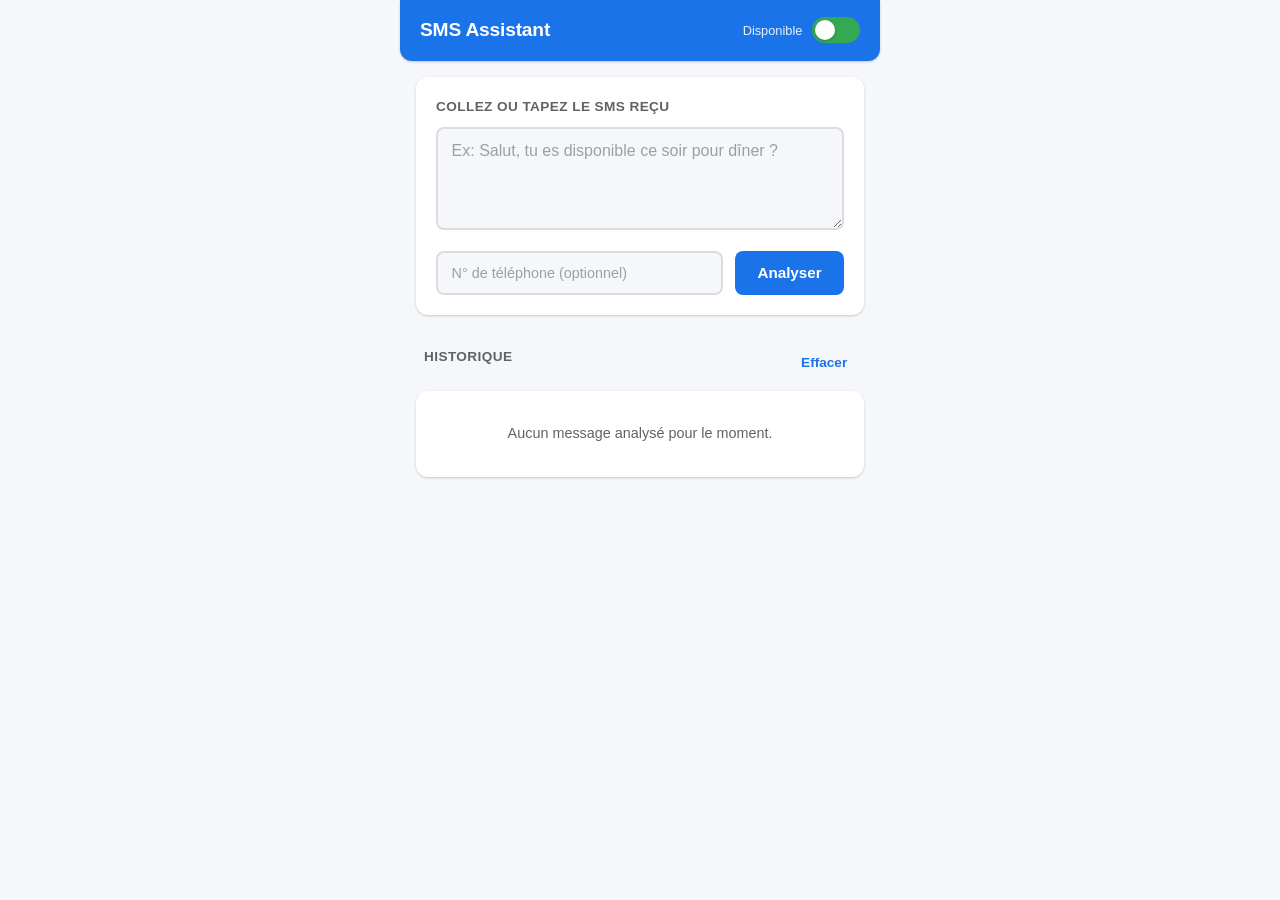
==== sms-reader/index.html @ bcad88ac "Ajoute l'application SMS Assistant (webapp PWA) Application mobile-first installable sur Samsung qui" ====
<!DOCTYPE html>
<html lang="fr">
<head>
    <meta charset="UTF-8">
    <meta name="viewport" content="width=device-width, initial-scale=1.0, user-scalable=no">
    <meta name="description" content="Assistant SMS intelligent - Lisez vos messages et obtenez des suggestions de réponses automatiques">
    <meta name="theme-color" content="#1a73e8">
    <meta name="apple-mobile-web-app-capable" content="yes">
    <meta name="apple-mobile-web-app-status-bar-style" content="black-translucent">
    <meta name="mobile-web-app-capable" content="yes">
    <title>SMS Assistant</title>
    <link rel="manifest" href="manifest.json">
    <link rel="icon" type="image/svg+xml" href="data:image/svg+xml,<svg xmlns='http://www.w3.org/2000/svg' viewBox='0 0 100 100'><text y='.9em' font-size='90'>💬</text></svg>">
    <link rel="stylesheet" href="style.css">
</head>
<body>
    <div id="app">
        <!-- Header -->
        <header class="app-header">
            <div class="header-left">
                <h1>SMS Assistant</h1>
            </div>
            <div class="header-right">
                <div class="status-toggle" id="statusToggle">
                    <span class="status-label" id="statusLabel">Disponible</span>
                    <button class="toggle-btn" id="toggleBtn" aria-label="Basculer le mode occupé">
                        <span class="toggle-knob"></span>
                    </button>
                </div>
            </div>
        </header>

        <!-- Zone de saisie du message -->
        <section class="input-section">
            <div class="input-card">
                <label for="smsInput" class="input-label">Collez ou tapez le SMS reçu</label>
                <textarea
                    id="smsInput"
                    class="sms-textarea"
                    placeholder="Ex: Salut, tu es disponible ce soir pour dîner ?"
                    rows="4"
                ></textarea>
                <div class="input-actions">
                    <input type="tel" id="phoneNumber" class="phone-input" placeholder="N° de téléphone (optionnel)">
                    <button class="btn btn-primary" id="analyzeBtn">Analyser</button>
                </div>
            </div>
        </section>

        <!-- Suggestions de réponses -->
        <section class="suggestions-section" id="suggestionsSection" style="display: none;">
            <h2 class="section-title">Suggestions de réponses</h2>
            <div class="suggestions-list" id="suggestionsList"></div>
        </section>

        <!-- Historique -->
        <section class="history-section">
            <div class="history-header">
                <h2 class="section-title">Historique</h2>
                <button class="btn btn-text" id="clearHistoryBtn">Effacer</button>
            </div>
            <div class="history-list" id="historyList">
                <p class="empty-state">Aucun message analysé pour le moment.</p>
            </div>
        </section>
    </div>

    <!-- Modal de confirmation d'envoi -->
    <div class="modal-overlay" id="modalOverlay" style="display: none;">
        <div class="modal">
            <h3 class="modal-title">Envoyer la réponse ?</h3>
            <p class="modal-message" id="modalMessage"></p>
            <div class="modal-actions">
                <button class="btn btn-secondary" id="modalCancel">Annuler</button>
                <button class="btn btn-primary" id="modalCopy">Copier</button>
                <a class="btn btn-success" id="modalSend" href="#">Envoyer par SMS</a>
            </div>
        </div>
    </div>

    <!-- Toast notification -->
    <div class="toast" id="toast"></div>

    <script src="app.js"></script>
    <script>
        if ('serviceWorker' in navigator) {
            navigator.serviceWorker.register('./sw.js');
        }
    </script>
</body>
</html>
---- sms-reader/style.css ----
/* ===== Reset & Base ===== */
*, *::before, *::after {
    margin: 0;
    padding: 0;
    box-sizing: border-box;
}

:root {
    --primary: #1a73e8;
    --primary-dark: #1557b0;
    --primary-light: #e8f0fe;
    --success: #34a853;
    --success-dark: #2d8f47;
    --danger: #ea4335;
    --warning: #f9ab00;
    --busy: #ea4335;
    --available: #34a853;
    --bg: #f5f7fa;
    --card-bg: #ffffff;
    --text: #202124;
    --text-secondary: #5f6368;
    --border: #dadce0;
    --shadow: 0 1px 3px rgba(0, 0, 0, 0.12), 0 1px 2px rgba(0, 0, 0, 0.08);
    --shadow-lg: 0 4px 12px rgba(0, 0, 0, 0.15);
    --radius: 12px;
    --radius-sm: 8px;
    --transition: 0.25s ease;
}

html {
    font-size: 16px;
    -webkit-text-size-adjust: 100%;
}

body {
    font-family: -apple-system, BlinkMacSystemFont, 'Segoe UI', Roboto, 'Helvetica Neue', Arial, sans-serif;
    background: var(--bg);
    color: var(--text);
    line-height: 1.5;
    min-height: 100vh;
    -webkit-font-smoothing: antialiased;
}

#app {
    max-width: 480px;
    margin: 0 auto;
    padding-bottom: 2rem;
}

/* ===== Header ===== */
.app-header {
    background: var(--primary);
    color: white;
    padding: 1rem 1.25rem;
    display: flex;
    align-items: center;
    justify-content: space-between;
    position: sticky;
    top: 0;
    z-index: 100;
    box-shadow: var(--shadow);
}

.app-header h1 {
    font-size: 1.2rem;
    font-weight: 600;
    letter-spacing: -0.01em;
}

.header-right {
    display: flex;
    align-items: center;
    gap: 0.5rem;
}

/* ===== Status Toggle ===== */
.status-toggle {
    display: flex;
    align-items: center;
    gap: 0.6rem;
}

.status-label {
    font-size: 0.8rem;
    font-weight: 500;
    opacity: 0.9;
    white-space: nowrap;
}

.toggle-btn {
    position: relative;
    width: 48px;
    height: 26px;
    background: var(--available);
    border: none;
    border-radius: 13px;
    cursor: pointer;
    transition: background var(--transition);
    padding: 0;
}

.toggle-btn.busy {
    background: var(--busy);
}

.toggle-knob {
    position: absolute;
    top: 3px;
    left: 3px;
    width: 20px;
    height: 20px;
    background: white;
    border-radius: 50%;
    transition: transform var(--transition);
    box-shadow: 0 1px 3px rgba(0, 0, 0, 0.2);
}

.toggle-btn.busy .toggle-knob {
    transform: translateX(22px);
}

/* ===== Input Section ===== */
.input-section {
    padding: 1rem;
}

.input-card {
    background: var(--card-bg);
    border-radius: var(--radius);
    padding: 1.25rem;
    box-shadow: var(--shadow);
}

.input-label {
    display: block;
    font-size: 0.85rem;
    font-weight: 600;
    color: var(--text-secondary);
    margin-bottom: 0.6rem;
    text-transform: uppercase;
    letter-spacing: 0.03em;
}

.sms-textarea {
    width: 100%;
    border: 2px solid var(--border);
    border-radius: var(--radius-sm);
    padding: 0.85rem;
    font-size: 1rem;
    font-family: inherit;
    resize: vertical;
    min-height: 100px;
    transition: border-color var(--transition);
    color: var(--text);
    background: var(--bg);
}

.sms-textarea:focus {
    outline: none;
    border-color: var(--primary);
    background: white;
}

.sms-textarea::placeholder {
    color: #9aa0a6;
}

.input-actions {
    display: flex;
    gap: 0.75rem;
    margin-top: 0.85rem;
    align-items: stretch;
}

.phone-input {
    flex: 1;
    border: 2px solid var(--border);
    border-radius: var(--radius-sm);
    padding: 0 0.85rem;
    font-size: 0.9rem;
    font-family: inherit;
    color: var(--text);
    background: var(--bg);
    min-height: 44px;
    transition: border-color var(--transition);
}

.phone-input:focus {
    outline: none;
    border-color: var(--primary);
    background: white;
}

.phone-input::placeholder {
    color: #9aa0a6;
}

/* ===== Buttons ===== */
.btn {
    display: inline-flex;
    align-items: center;
    justify-content: center;
    padding: 0.7rem 1.4rem;
    border: none;
    border-radius: var(--radius-sm);
    font-size: 0.95rem;
    font-weight: 600;
    cursor: pointer;
    transition: all var(--transition);
    text-decoration: none;
    white-space: nowrap;
    min-height: 44px;
    -webkit-tap-highlight-color: transparent;
}

.btn-primary {
    background: var(--primary);
    color: white;
}

.btn-primary:hover, .btn-primary:active {
    background: var(--primary-dark);
}

.btn-secondary {
    background: var(--bg);
    color: var(--text);
    border: 1px solid var(--border);
}

.btn-secondary:hover, .btn-secondary:active {
    background: var(--border);
}

.btn-success {
    background: var(--success);
    color: white;
}

.btn-success:hover, .btn-success:active {
    background: var(--success-dark);
}

.btn-text {
    background: none;
    color: var(--primary);
    padding: 0.4rem 0.8rem;
    font-size: 0.85rem;
    border: none;
    cursor: pointer;
    min-height: auto;
}

.btn-text:hover {
    background: var(--primary-light);
    border-radius: var(--radius-sm);
}

/* ===== Suggestions Section ===== */
.suggestions-section {
    padding: 0 1rem;
    margin-bottom: 0.5rem;
}

.section-title {
    font-size: 0.85rem;
    font-weight: 600;
    color: var(--text-secondary);
    text-transform: uppercase;
    letter-spacing: 0.03em;
    margin-bottom: 0.75rem;
    padding: 0 0.25rem;
}

.suggestions-list {
    display: flex;
    flex-direction: column;
    gap: 0.6rem;
}

.suggestion-card {
    background: var(--card-bg);
    border-radius: var(--radius);
    padding: 1rem 1.15rem;
    box-shadow: var(--shadow);
    cursor: pointer;
    transition: all var(--transition);
    border-left: 4px solid var(--primary);
    position: relative;
    -webkit-tap-highlight-color: transparent;
}

.suggestion-card:active {
    transform: scale(0.98);
    box-shadow: var(--shadow-lg);
}

.suggestion-card.busy-response {
    border-left-color: var(--busy);
}

.suggestion-tag {
    display: inline-block;
    font-size: 0.7rem;
    font-weight: 600;
    text-transform: uppercase;
    letter-spacing: 0.04em;
    padding: 0.15rem 0.5rem;
    border-radius: 4px;
    margin-bottom: 0.45rem;
}

.tag-formal {
    background: #e8f0fe;
    color: #1a73e8;
}

.tag-casual {
    background: #fef7e0;
    color: #e37400;
}

.tag-busy {
    background: #fce8e6;
    color: #c5221f;
}

.tag-short {
    background: #e6f4ea;
    color: #137333;
}

.suggestion-text {
    font-size: 0.95rem;
    line-height: 1.5;
    color: var(--text);
}

.suggestion-action {
    font-size: 0.75rem;
    color: var(--text-secondary);
    margin-top: 0.5rem;
    text-align: right;
}

/* ===== History Section ===== */
.history-section {
    padding: 0 1rem;
    margin-top: 1rem;
}

.history-header {
    display: flex;
    align-items: center;
    justify-content: space-between;
    margin-bottom: 0.75rem;
    padding: 0 0.25rem;
}

.history-list {
    display: flex;
    flex-direction: column;
    gap: 0.6rem;
}

.empty-state {
    text-align: center;
    color: var(--text-secondary);
    font-size: 0.9rem;
    padding: 2rem 1rem;
    background: var(--card-bg);
    border-radius: var(--radius);
    box-shadow: var(--shadow);
}

.history-card {
    background: var(--card-bg);
    border-radius: var(--radius);
    padding: 1rem 1.15rem;
    box-shadow: var(--shadow);
}

.history-meta {
    display: flex;
    align-items: center;
    justify-content: space-between;
    margin-bottom: 0.5rem;
}

.history-date {
    font-size: 0.75rem;
    color: var(--text-secondary);
}

.history-status {
    font-size: 0.7rem;
    font-weight: 600;
    padding: 0.1rem 0.45rem;
    border-radius: 4px;
    text-transform: uppercase;
    letter-spacing: 0.03em;
}

.status-replied {
    background: #e6f4ea;
    color: #137333;
}

.status-skipped {
    background: #f1f3f4;
    color: #5f6368;
}

.history-message {
    font-size: 0.9rem;
    color: var(--text);
    margin-bottom: 0.3rem;
    line-height: 1.4;
}

.history-message strong {
    font-weight: 600;
    color: var(--text-secondary);
    font-size: 0.75rem;
    display: block;
    margin-bottom: 0.15rem;
}

.history-response {
    font-size: 0.85rem;
    color: var(--primary);
    padding-top: 0.4rem;
    border-top: 1px solid var(--border);
    margin-top: 0.4rem;
}

.history-response strong {
    font-weight: 600;
    color: var(--text-secondary);
    font-size: 0.75rem;
    display: block;
    margin-bottom: 0.15rem;
}

/* ===== Modal ===== */
.modal-overlay {
    position: fixed;
    top: 0;
    left: 0;
    right: 0;
    bottom: 0;
    background: rgba(0, 0, 0, 0.5);
    display: flex;
    align-items: center;
    justify-content: center;
    z-index: 200;
    padding: 1rem;
    animation: fadeIn 0.2s ease;
}

.modal {
    background: var(--card-bg);
    border-radius: var(--radius);
    padding: 1.5rem;
    width: 100%;
    max-width: 380px;
    box-shadow: var(--shadow-lg);
    animation: slideUp 0.25s ease;
}

.modal-title {
    font-size: 1.1rem;
    font-weight: 600;
    margin-bottom: 0.75rem;
}

.modal-message {
    font-size: 0.95rem;
    color: var(--text-secondary);
    line-height: 1.5;
    background: var(--bg);
    padding: 0.85rem;
    border-radius: var(--radius-sm);
    margin-bottom: 1.25rem;
    word-break: break-word;
}

.modal-actions {
    display: flex;
    gap: 0.5rem;
    justify-content: flex-end;
    flex-wrap: wrap;
}

/* ===== Toast ===== */
.toast {
    position: fixed;
    bottom: 2rem;
    left: 50%;
    transform: translateX(-50%) translateY(100px);
    background: #323232;
    color: white;
    padding: 0.75rem 1.5rem;
    border-radius: 25px;
    font-size: 0.9rem;
    font-weight: 500;
    z-index: 300;
    transition: transform 0.3s ease;
    white-space: nowrap;
    box-shadow: var(--shadow-lg);
}

.toast.show {
    transform: translateX(-50%) translateY(0);
}

/* ===== Animations ===== */
@keyframes fadeIn {
    from { opacity: 0; }
    to { opacity: 1; }
}

@keyframes slideUp {
    from { transform: translateY(20px); opacity: 0; }
    to { transform: translateY(0); opacity: 1; }
}

@keyframes slideIn {
    from { transform: translateX(-10px); opacity: 0; }
    to { transform: translateX(0); opacity: 1; }
}

.suggestion-card {
    animation: slideIn 0.3s ease backwards;
}

.suggestion-card:nth-child(1) { animation-delay: 0.05s; }
.suggestion-card:nth-child(2) { animation-delay: 0.1s; }
.suggestion-card:nth-child(3) { animation-delay: 0.15s; }
.suggestion-card:nth-child(4) { animation-delay: 0.2s; }
.suggestion-card:nth-child(5) { animation-delay: 0.25s; }

/* ===== Responsive ===== */
@media (min-width: 481px) {
    #app {
        padding-top: 0;
    }

    .app-header {
        border-radius: 0 0 var(--radius) var(--radius);
    }
}

@media (max-width: 360px) {
    .input-actions {
        flex-direction: column;
    }

    .modal-actions {
        flex-direction: column;
    }

    .modal-actions .btn {
        width: 100%;
    }
}

/* ===== Accessibility ===== */
@media (prefers-reduced-motion: reduce) {
    *, *::before, *::after {
        animation-duration: 0.01ms !important;
        transition-duration: 0.01ms !important;
    }
}

/* ===== Safe area for notch devices ===== */
@supports (padding-top: env(safe-area-inset-top)) {
    .app-header {
        padding-top: calc(1rem + env(safe-area-inset-top));
    }

    #app {
        padding-bottom: calc(2rem + env(safe-area-inset-bottom));
    }
}
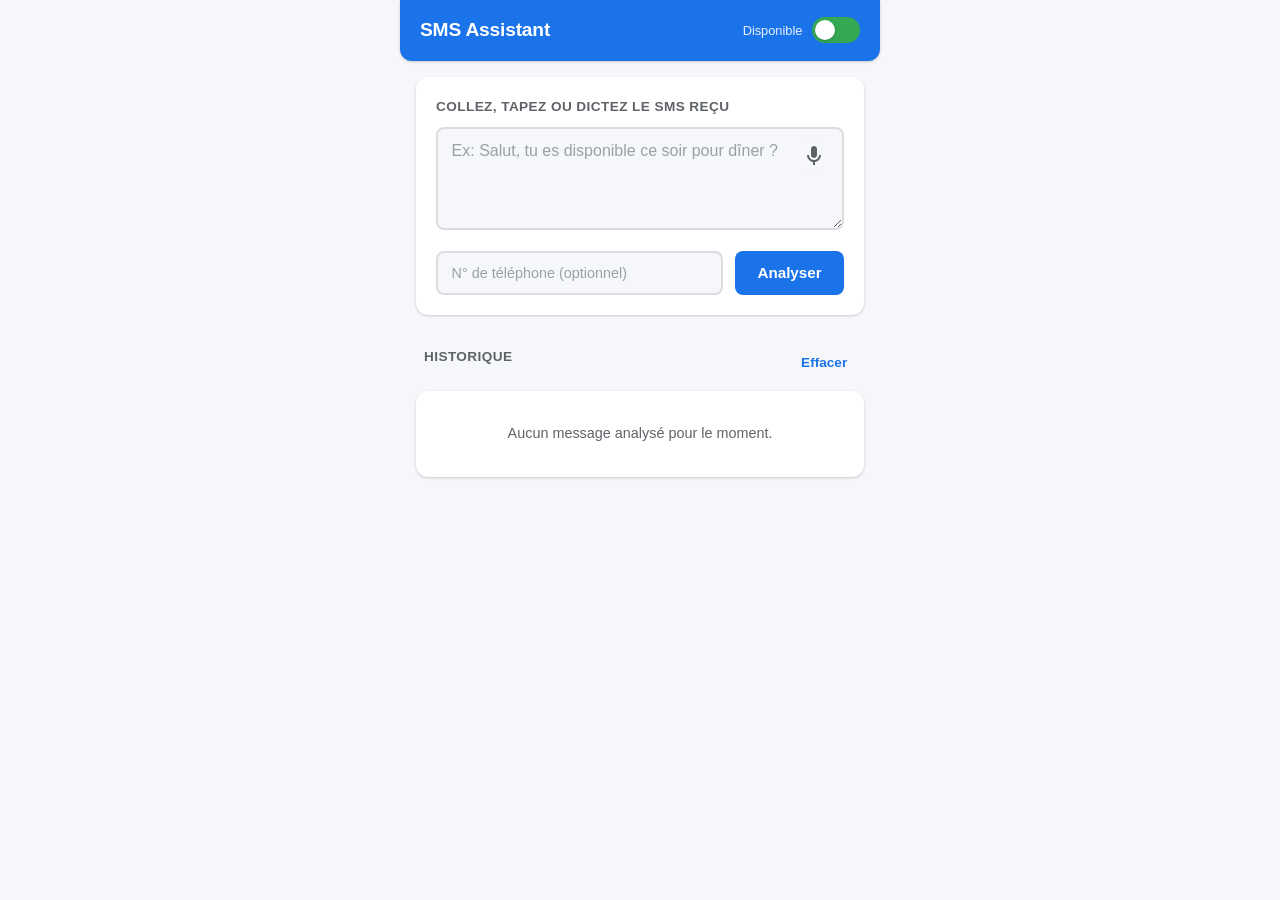
==== commit 3d421de1: "Ajoute la commande vocale (reconnaissance vocale) - Bouton micro dans la zone de texte (icône microp" ====
--- a/sms-reader/index.html
+++ b/sms-reader/index.html
@@ -10,7 +10,8 @@
     <meta name="mobile-web-app-capable" content="yes">
     <title>SMS Assistant</title>
     <link rel="manifest" href="manifest.json">
-    <link rel="icon" type="image/svg+xml" href="data:image/svg+xml,<svg xmlns='http://www.w3.org/2000/svg' viewBox='0 0 100 100'><text y='.9em' font-size='90'>💬</text></svg>">
+    <link rel="icon" type="image/png" sizes="192x192" href="icon-192.png">
+    <link rel="apple-touch-icon" href="icon-192.png">
     <link rel="stylesheet" href="style.css">
 </head>
 <body>
@@ -33,13 +34,25 @@
         <!-- Zone de saisie du message -->
         <section class="input-section">
             <div class="input-card">
-                <label for="smsInput" class="input-label">Collez ou tapez le SMS reçu</label>
-                <textarea
-                    id="smsInput"
-                    class="sms-textarea"
-                    placeholder="Ex: Salut, tu es disponible ce soir pour dîner ?"
-                    rows="4"
-                ></textarea>
+                <label for="smsInput" class="input-label">Collez, tapez ou dictez le SMS reçu</label>
+                <div class="textarea-wrapper">
+                    <textarea
+                        id="smsInput"
+                        class="sms-textarea"
+                        placeholder="Ex: Salut, tu es disponible ce soir pour dîner ?"
+                        rows="4"
+                    ></textarea>
+                    <button class="mic-btn" id="micBtn" aria-label="Dicter le message">
+                        <svg class="mic-icon" viewBox="0 0 24 24" width="24" height="24" fill="currentColor">
+                            <path d="M12 14c1.66 0 3-1.34 3-3V5c0-1.66-1.34-3-3-3S9 3.34 9 5v6c0 1.66 1.34 3 3 3z"/>
+                            <path d="M17 11c0 2.76-2.24 5-5 5s-5-2.24-5-5H5c0 3.53 2.61 6.43 6 6.92V21h2v-3.08c3.39-.49 6-3.39 6-6.92h-2z"/>
+                        </svg>
+                        <svg class="mic-icon-active" viewBox="0 0 24 24" width="24" height="24" fill="currentColor" style="display:none">
+                            <path d="M12 14c1.66 0 3-1.34 3-3V5c0-1.66-1.34-3-3-3S9 3.34 9 5v6c0 1.66 1.34 3 3 3z"/>
+                            <path d="M17 11c0 2.76-2.24 5-5 5s-5-2.24-5-5H5c0 3.53 2.61 6.43 6 6.92V21h2v-3.08c3.39-.49 6-3.39 6-6.92h-2z"/>
+                        </svg>
+                    </button>
+                </div>
                 <div class="input-actions">
                     <input type="tel" id="phoneNumber" class="phone-input" placeholder="N° de téléphone (optionnel)">
                     <button class="btn btn-primary" id="analyzeBtn">Analyser</button>
--- a/sms-reader/style.css
+++ b/sms-reader/style.css
@@ -141,11 +141,16 @@
     letter-spacing: 0.03em;
 }
 
+.textarea-wrapper {
+    position: relative;
+}
+
 .sms-textarea {
     width: 100%;
     border: 2px solid var(--border);
     border-radius: var(--radius-sm);
     padding: 0.85rem;
+    padding-right: 3.2rem;
     font-size: 1rem;
     font-family: inherit;
     resize: vertical;
@@ -163,6 +168,49 @@
 
 .sms-textarea::placeholder {
     color: #9aa0a6;
+}
+
+/* ===== Microphone Button ===== */
+.mic-btn {
+    position: absolute;
+    top: 0.6rem;
+    right: 0.6rem;
+    width: 40px;
+    height: 40px;
+    border: none;
+    border-radius: 50%;
+    background: var(--bg);
+    color: var(--text-secondary);
+    cursor: pointer;
+    display: flex;
+    align-items: center;
+    justify-content: center;
+    transition: all var(--transition);
+    -webkit-tap-highlight-color: transparent;
+}
+
+.mic-btn:hover {
+    background: var(--primary-light);
+    color: var(--primary);
+}
+
+.mic-btn.recording {
+    background: var(--danger);
+    color: white;
+    animation: pulse 1.2s infinite;
+}
+
+.mic-btn.recording .mic-icon {
+    display: none;
+}
+
+.mic-btn.recording .mic-icon-active {
+    display: block !important;
+}
+
+@keyframes pulse {
+    0%, 100% { transform: scale(1); box-shadow: 0 0 0 0 rgba(234, 67, 53, 0.4); }
+    50% { transform: scale(1.08); box-shadow: 0 0 0 8px rgba(234, 67, 53, 0); }
 }
 
 .input-actions {
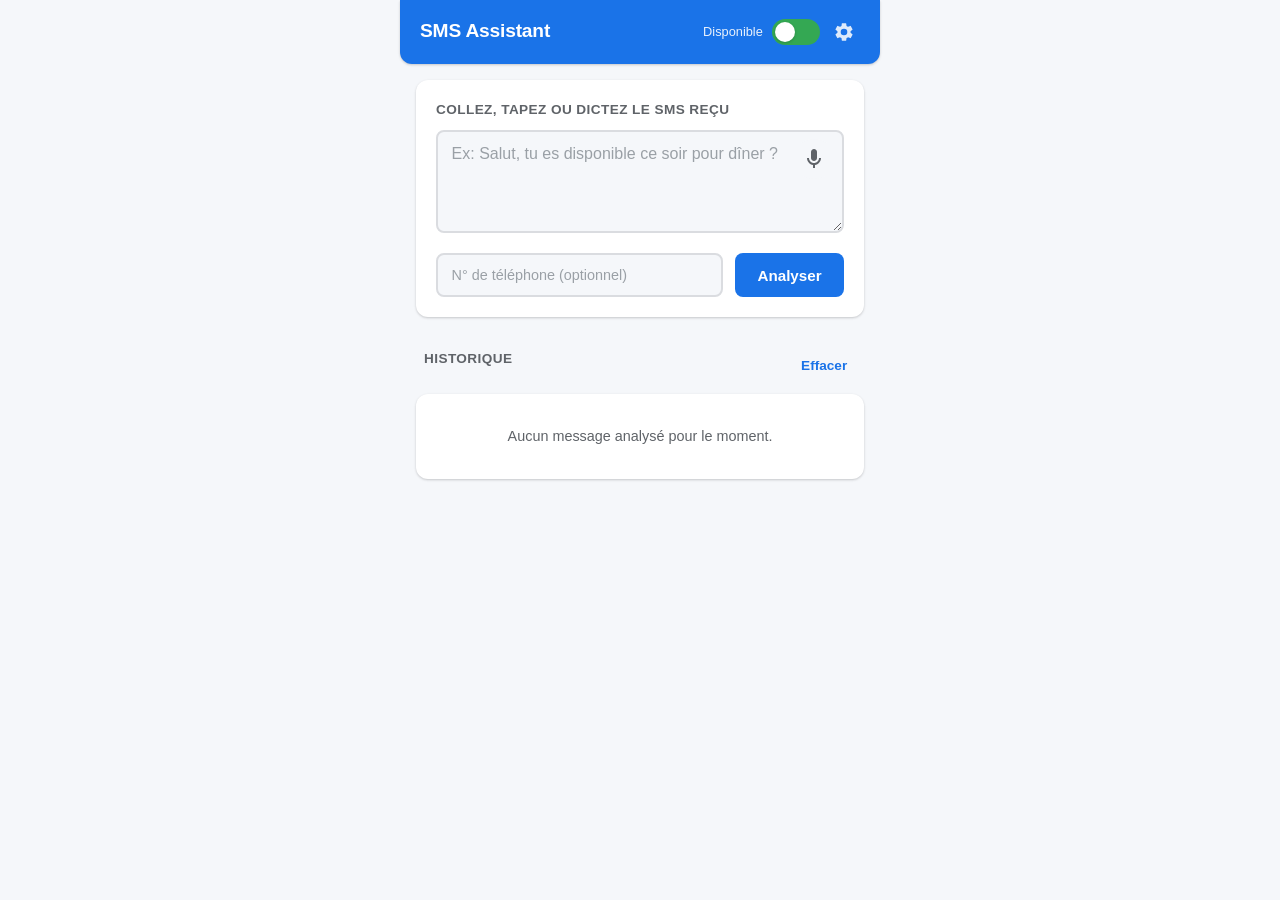
==== commit 3763a8e3: "Intègre l'API Claude pour des réponses SMS intelligentes - Bouton paramètres (engrenage) dans le hea" ====
--- a/sms-reader/index.html
+++ b/sms-reader/index.html
@@ -28,8 +28,35 @@
                         <span class="toggle-knob"></span>
                     </button>
                 </div>
+                <button class="settings-btn" id="settingsBtn" aria-label="Paramètres">
+                    <svg viewBox="0 0 24 24" width="22" height="22" fill="currentColor">
+                        <path d="M19.14 12.94c.04-.3.06-.61.06-.94 0-.32-.02-.64-.07-.94l2.03-1.58a.49.49 0 00.12-.61l-1.92-3.32a.49.49 0 00-.59-.22l-2.39.96c-.5-.38-1.03-.7-1.62-.94l-.36-2.54a.484.484 0 00-.48-.41h-3.84c-.24 0-.43.17-.47.41l-.36 2.54c-.59.24-1.13.57-1.62.94l-2.39-.96a.49.49 0 00-.59.22L2.74 8.87c-.12.21-.08.47.12.61l2.03 1.58c-.05.3-.07.62-.07.94s.02.64.07.94l-2.03 1.58a.49.49 0 00-.12.61l1.92 3.32c.12.22.37.29.59.22l2.39-.96c.5.38 1.03.7 1.62.94l.36 2.54c.05.24.24.41.48.41h3.84c.24 0 .44-.17.47-.41l.36-2.54c.59-.24 1.13-.56 1.62-.94l2.39.96c.22.08.47 0 .59-.22l1.92-3.32c.12-.22.07-.47-.12-.61l-2.01-1.58zM12 15.6A3.6 3.6 0 1115.6 12 3.6 3.6 0 0112 15.6z"/>
+                    </svg>
+                </button>
             </div>
         </header>
+
+        <!-- Panneau paramètres -->
+        <section class="settings-panel" id="settingsPanel" style="display: none;">
+            <div class="settings-card">
+                <h2 class="settings-title">Paramètres IA</h2>
+                <p class="settings-desc">Entrez votre clé API Anthropic pour obtenir des réponses générées par Claude (IA). Sans clé, le moteur local est utilisé.</p>
+                <label for="apiKeyInput" class="input-label">Clé API Anthropic</label>
+                <div class="api-key-wrapper">
+                    <input type="password" id="apiKeyInput" class="api-key-input" placeholder="sk-ant-api03-...">
+                    <button class="btn-icon" id="toggleKeyVisibility" aria-label="Afficher la clé">
+                        <svg viewBox="0 0 24 24" width="20" height="20" fill="currentColor">
+                            <path d="M12 4.5C7 4.5 2.73 7.61 1 12c1.73 4.39 6 7.5 11 7.5s9.27-3.11 11-7.5c-1.73-4.39-6-7.5-11-7.5zM12 17c-2.76 0-5-2.24-5-5s2.24-5 5-5 5 2.24 5 5-2.24 5-5 5zm0-8c-1.66 0-3 1.34-3 3s1.34 3 3 3 3-1.34 3-3-1.34-3-3-3z"/>
+                        </svg>
+                    </button>
+                </div>
+                <div class="settings-actions">
+                    <button class="btn btn-primary" id="saveApiKey">Enregistrer</button>
+                    <button class="btn btn-secondary" id="clearApiKey">Supprimer la clé</button>
+                </div>
+                <div class="ai-status" id="aiStatus"></div>
+            </div>
+        </section>
 
         <!-- Zone de saisie du message -->
         <section class="input-section">
--- a/sms-reader/style.css
+++ b/sms-reader/style.css
@@ -213,6 +213,147 @@
     50% { transform: scale(1.08); box-shadow: 0 0 0 8px rgba(234, 67, 53, 0); }
 }
 
+/* ===== Settings Button ===== */
+.settings-btn {
+    background: none;
+    border: none;
+    color: white;
+    cursor: pointer;
+    padding: 0.3rem;
+    opacity: 0.85;
+    transition: opacity var(--transition);
+    -webkit-tap-highlight-color: transparent;
+    display: flex;
+    align-items: center;
+}
+
+.settings-btn:hover { opacity: 1; }
+
+/* ===== Settings Panel ===== */
+.settings-panel {
+    padding: 1rem;
+}
+
+.settings-card {
+    background: var(--card-bg);
+    border-radius: var(--radius);
+    padding: 1.25rem;
+    box-shadow: var(--shadow);
+}
+
+.settings-title {
+    font-size: 1rem;
+    font-weight: 700;
+    margin-bottom: 0.4rem;
+}
+
+.settings-desc {
+    font-size: 0.82rem;
+    color: var(--text-secondary);
+    line-height: 1.45;
+    margin-bottom: 1rem;
+}
+
+.api-key-wrapper {
+    position: relative;
+    margin-bottom: 0.85rem;
+}
+
+.api-key-input {
+    width: 100%;
+    border: 2px solid var(--border);
+    border-radius: var(--radius-sm);
+    padding: 0.75rem 2.8rem 0.75rem 0.85rem;
+    font-size: 0.9rem;
+    font-family: monospace;
+    color: var(--text);
+    background: var(--bg);
+    transition: border-color var(--transition);
+}
+
+.api-key-input:focus {
+    outline: none;
+    border-color: var(--primary);
+    background: white;
+}
+
+.btn-icon {
+    position: absolute;
+    right: 0.5rem;
+    top: 50%;
+    transform: translateY(-50%);
+    background: none;
+    border: none;
+    color: var(--text-secondary);
+    cursor: pointer;
+    padding: 0.3rem;
+}
+
+.settings-actions {
+    display: flex;
+    gap: 0.5rem;
+    margin-bottom: 0.75rem;
+}
+
+.ai-status {
+    font-size: 0.82rem;
+    padding: 0.5rem 0.75rem;
+    border-radius: var(--radius-sm);
+    display: none;
+}
+
+.ai-status.active {
+    display: block;
+    background: #e6f4ea;
+    color: #137333;
+}
+
+.ai-status.inactive {
+    display: block;
+    background: #f1f3f4;
+    color: var(--text-secondary);
+}
+
+/* ===== Loading Spinner ===== */
+.loading-spinner {
+    display: flex;
+    flex-direction: column;
+    align-items: center;
+    gap: 0.75rem;
+    padding: 2rem 1rem;
+}
+
+.spinner {
+    width: 36px;
+    height: 36px;
+    border: 3px solid var(--border);
+    border-top-color: var(--primary);
+    border-radius: 50%;
+    animation: spin 0.8s linear infinite;
+}
+
+@keyframes spin {
+    to { transform: rotate(360deg); }
+}
+
+.loading-text {
+    font-size: 0.85rem;
+    color: var(--text-secondary);
+}
+
+.ai-badge {
+    display: inline-block;
+    font-size: 0.6rem;
+    font-weight: 700;
+    background: linear-gradient(135deg, #667eea, #764ba2);
+    color: white;
+    padding: 0.1rem 0.4rem;
+    border-radius: 3px;
+    margin-left: 0.4rem;
+    vertical-align: middle;
+    letter-spacing: 0.05em;
+}
+
 .input-actions {
     display: flex;
     gap: 0.75rem;
